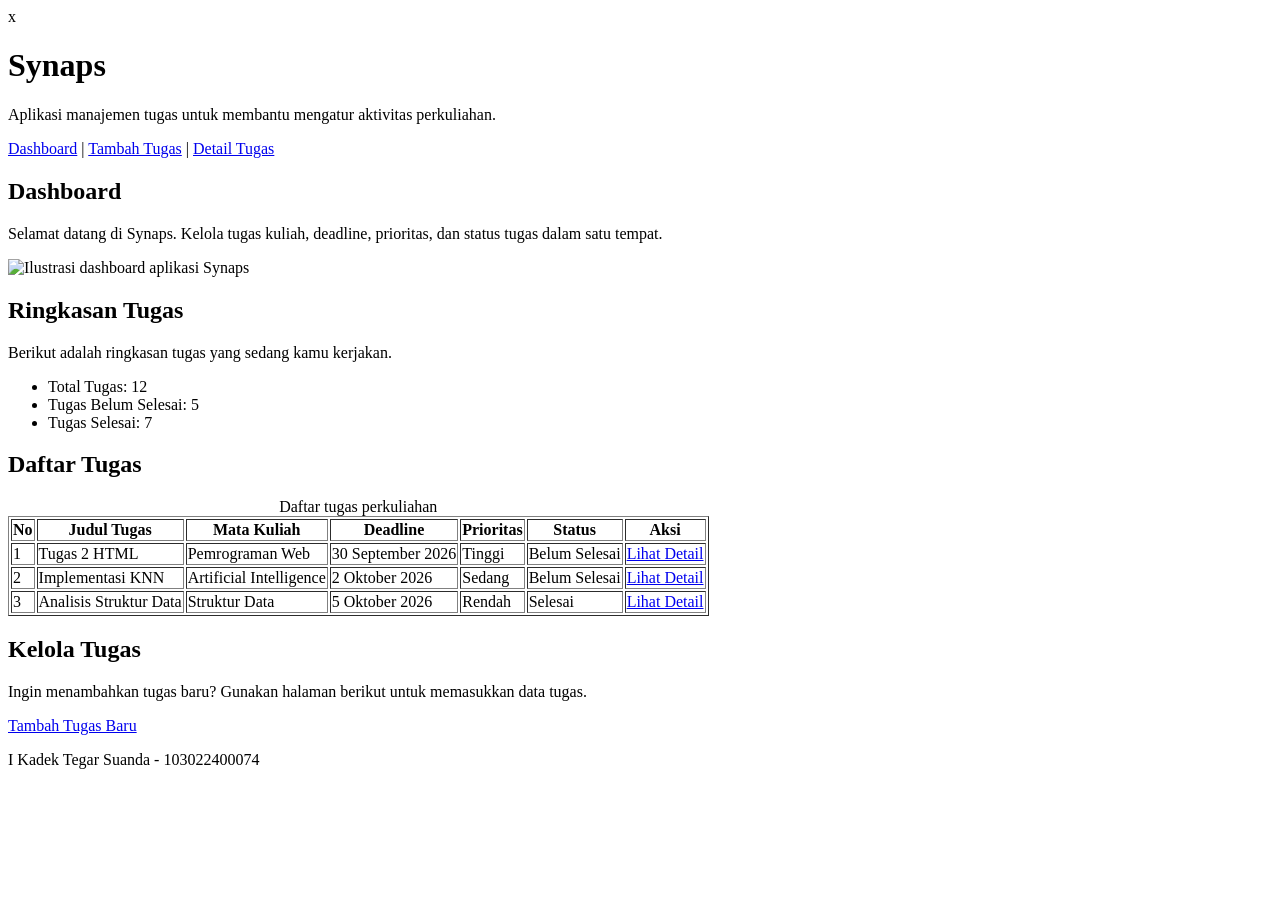
==== index.html @ 6a72b995 "first commit" ====
<!DOCTYPE html>
<html lang="id">
<head>
    <meta charset="UTF-8">
    <meta name="viewport" content="width=device-width, initial-scale=1.0">
    <title>Synaps - Dashboard</title>x
</head>

<body>

    <header>
        <h1>Synaps</h1>
        <p>Aplikasi manajemen tugas untuk membantu mengatur aktivitas perkuliahan.</p>

        <nav>
            <a href="index.html">Dashboard</a> |
            <a href="tambah-tugas.html">Tambah Tugas</a> |
            <a href="detail-tugas.html">Detail Tugas</a>
        </nav>
    </header>

    <main>

        <article>
            <h2>Dashboard</h2>

            <p>
                Selamat datang di Synaps. 
                Kelola tugas kuliah, deadline, prioritas, dan status tugas
                dalam satu tempat.
            </p>

            <img 
                src="https://via.placeholder.com/300x150" 
                alt="Ilustrasi dashboard aplikasi Synaps"
            >
        </article>

        <section>
            <h2>Ringkasan Tugas</h2>

            <p>Berikut adalah ringkasan tugas yang sedang kamu kerjakan.</p>

            <ul>
                <li>Total Tugas: 12</li>
                <li>Tugas Belum Selesai: 5</li>
                <li>Tugas Selesai: 7</li>
            </ul>
        </section>

        <section>
            <h2>Daftar Tugas</h2>

            <table border="1">
                <caption>Daftar tugas perkuliahan</caption>

                <thead>
                    <tr>
                        <th>No</th>
                        <th>Judul Tugas</th>
                        <th>Mata Kuliah</th>
                        <th>Deadline</th>
                        <th>Prioritas</th>
                        <th>Status</th>
                        <th>Aksi</th>
                    </tr>
                </thead>

                <tbody>
                    <tr>
                        <td>1</td>
                        <td>Tugas 2 HTML</td>
                        <td>Pemrograman Web</td>
                        <td>30 September 2026</td>
                        <td>Tinggi</td>
                        <td>Belum Selesai</td>
                        <td>
                            <a href="detail-tugas.html">Lihat Detail</a>
                        </td>
                    </tr>

                    <tr>
                        <td>2</td>
                        <td>Implementasi KNN</td>
                        <td>Artificial Intelligence</td>
                        <td>2 Oktober 2026</td>
                        <td>Sedang</td>
                        <td>Belum Selesai</td>
                        <td>
                            <a href="detail-tugas.html">Lihat Detail</a>
                        </td>
                    </tr>

                    <tr>
                        <td>3</td>
                        <td>Analisis Struktur Data</td>
                        <td>Struktur Data</td>
                        <td>5 Oktober 2026</td>
                        <td>Rendah</td>
                        <td>Selesai</td>
                        <td>
                            <a href="detail-tugas.html">Lihat Detail</a>
                        </td>
                    </tr>
                </tbody>
            </table>
        </section>

        <section>
            <h2>Kelola Tugas</h2>

            <p>
                Ingin menambahkan tugas baru?
                Gunakan halaman berikut untuk memasukkan data tugas.
            </p>

            <a href="tambah-tugas.html">Tambah Tugas Baru</a>
        </section>

    </main>

    <footer>
        <p> I Kadek Tegar Suanda - 103022400074</p>
    </footer>

</body>
</html>
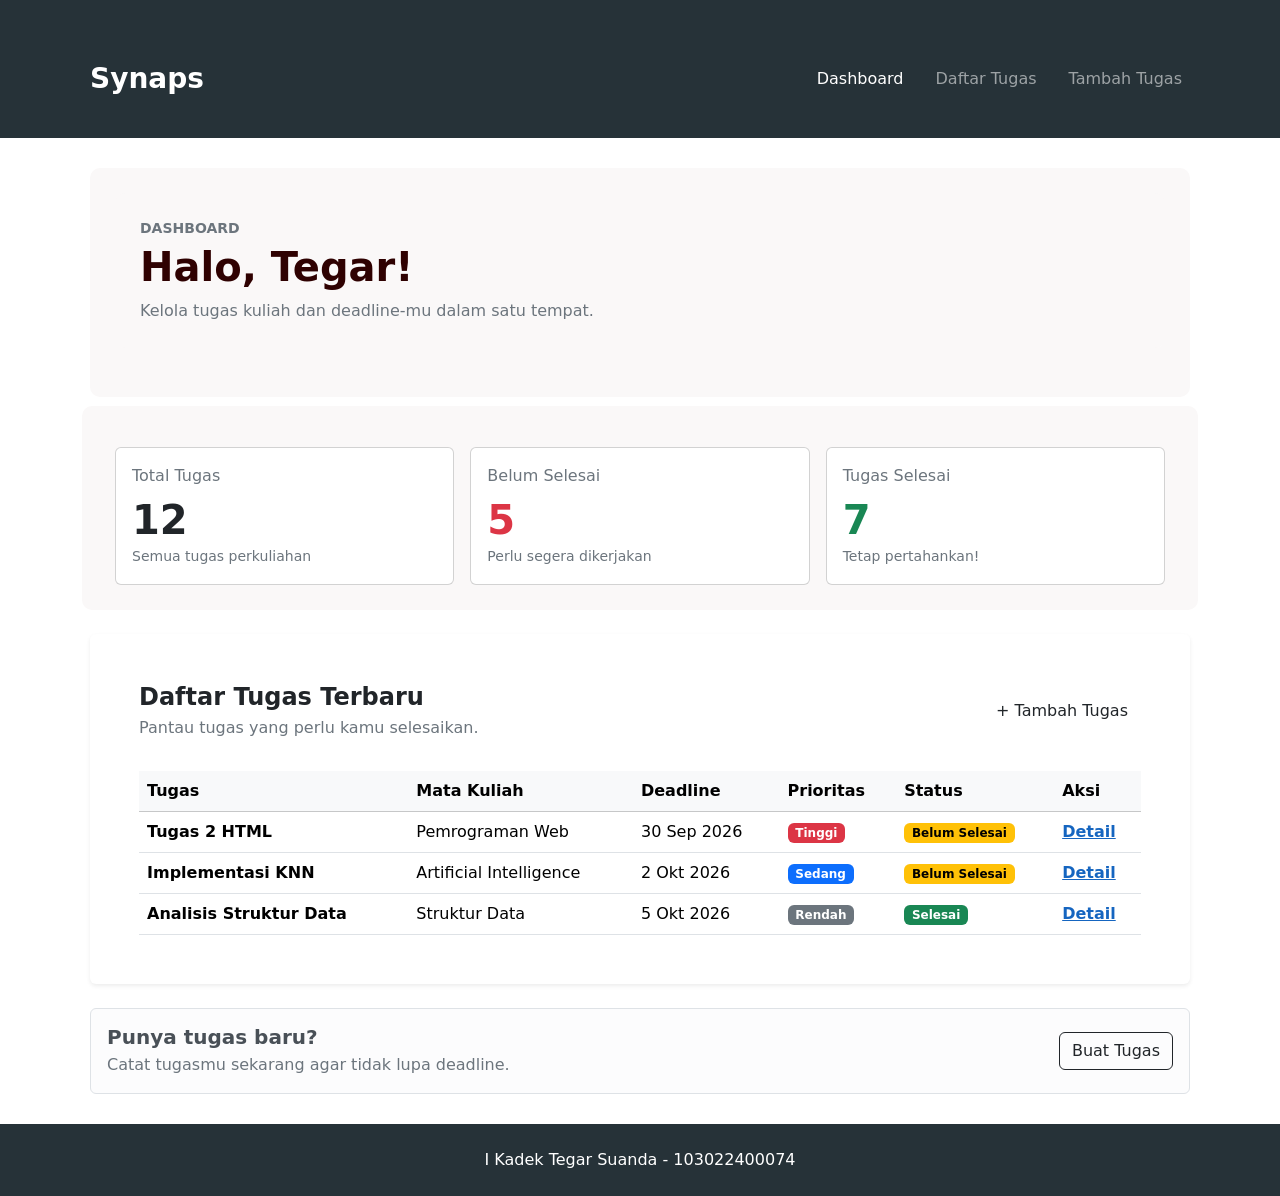
==== commit c4d01ec2: "Menambahkan Bootstrap pada halaman Synaps" ====
--- a/index.html
+++ b/index.html
@@ -1,127 +1,145 @@
 <!DOCTYPE html>
 <html lang="id">
+
 <head>
     <meta charset="UTF-8">
     <meta name="viewport" content="width=device-width, initial-scale=1.0">
-    <title>Synaps - Dashboard</title>x
+    <link rel="stylesheet" href="style.css">
+    <title>Synaps - Dashboard</title>
+    <link href="https://cdn.jsdelivr.net/npm/bootstrap@5.3.3/dist/css/bootstrap.min.css" rel="stylesheet">
+
 </head>
 
 <body>
 
     <header>
-        <h1>Synaps</h1>
-        <p>Aplikasi manajemen tugas untuk membantu mengatur aktivitas perkuliahan.</p>
-
-        <nav>
-            <a href="index.html">Dashboard</a> |
-            <a href="tambah-tugas.html">Tambah Tugas</a> |
-            <a href="detail-tugas.html">Detail Tugas</a>
+        <nav class="navbar navbar-expand-lg navbar-dark synaps-navbar sticky-top">
+            <div class="container">
+                <a class="navbar-brand fw-bold fs-3" href="index.html">Synaps</a>
+                <button class="navbar-toggler" type="button" data-bs-toggle="collapse" data-bs-target="#mainNav"
+                    aria-controls="mainNav" aria-expanded="false" aria-label="Buka navigasi">
+                    <span class="navbar-toggler-icon"></span>
+                </button>
+                <div class="collapse navbar-collapse" id="mainNav">
+                    <div class="navbar-nav ms-auto">
+                        <a class="nav-link active" aria-current="page" href="index.html">Dashboard</a>
+                        <a class="nav-link" href="detail-tugas.html">Daftar Tugas</a>
+                        <a class="nav-link" href="tambah-tugas.html">Tambah Tugas</a>
+                    </div>
+                </div>
+            </div>
         </nav>
     </header>
 
     <main>
 
         <article>
-            <h2>Dashboard</h2>
-
-            <p>
-                Selamat datang di Synaps. 
-                Kelola tugas kuliah, deadline, prioritas, dan status tugas
-                dalam satu tempat.
-            </p>
-
-            <img 
-                src="https://via.placeholder.com/300x150" 
-                alt="Ilustrasi dashboard aplikasi Synaps"
-            >
+            <section class="mb-4">
+                <p class="text-uppercase small fw-semibold text-secondary mb-1">Dashboard</p>
+                <h1 class="fw-bold mb-2">Halo, Tegar!</h1>
+                <p class="text-secondary mb-0">Kelola tugas kuliah dan deadline-mu dalam satu tempat.</p>
+            </section>
         </article>
 
-        <section>
-            <h2>Ringkasan Tugas</h2>
-
-            <p>Berikut adalah ringkasan tugas yang sedang kamu kerjakan.</p>
-
-            <ul>
-                <li>Total Tugas: 12</li>
-                <li>Tugas Belum Selesai: 5</li>
-                <li>Tugas Selesai: 7</li>
-            </ul>
+        <section class="row g-3 mb-4" aria-label="Ringkasan tugas">
+            <div class="col-12 col-sm-6 col-lg-4">
+                <div class="card summary-card h-100">
+                    <div class="card-body">
+                        <p class="text-secondary mb-2">Total Tugas</p>
+                        <p class="display-6 fw-bold mb-0">12</p>
+                        <small class="text-secondary">Semua tugas perkuliahan</small>
+                    </div>
+                </div>
+            </div>
+            <div class="col-12 col-sm-6 col-lg-4">
+                <div class="card summary-card h-100">
+                    <div class="card-body">
+                        <p class="text-secondary mb-2">Belum Selesai</p>
+                        <p class="display-6 fw-bold mb-0 text-danger">5</p>
+                        <small class="text-secondary">Perlu segera dikerjakan</small>
+                    </div>
+                </div>
+            </div>
+            <div class="col-12 col-sm-6 col-lg-4">
+                <div class="card summary-card h-100">
+                    <div class="card-body">
+                        <p class="text-secondary mb-2">Tugas Selesai</p>
+                        <p class="display-6 fw-bold mb-0 text-success">7</p>
+                        <small class="text-secondary">Tetap pertahankan!</small>
+                    </div>
+                </div>
+            </div>
         </section>
 
-        <section>
-            <h2>Daftar Tugas</h2>
-
-            <table border="1">
-                <caption>Daftar tugas perkuliahan</caption>
-
-                <thead>
-                    <tr>
-                        <th>No</th>
-                        <th>Judul Tugas</th>
-                        <th>Mata Kuliah</th>
-                        <th>Deadline</th>
-                        <th>Prioritas</th>
-                        <th>Status</th>
-                        <th>Aksi</th>
-                    </tr>
-                </thead>
-
-                <tbody>
-                    <tr>
-                        <td>1</td>
-                        <td>Tugas 2 HTML</td>
-                        <td>Pemrograman Web</td>
-                        <td>30 September 2026</td>
-                        <td>Tinggi</td>
-                        <td>Belum Selesai</td>
-                        <td>
-                            <a href="detail-tugas.html">Lihat Detail</a>
-                        </td>
-                    </tr>
-
-                    <tr>
-                        <td>2</td>
-                        <td>Implementasi KNN</td>
-                        <td>Artificial Intelligence</td>
-                        <td>2 Oktober 2026</td>
-                        <td>Sedang</td>
-                        <td>Belum Selesai</td>
-                        <td>
-                            <a href="detail-tugas.html">Lihat Detail</a>
-                        </td>
-                    </tr>
-
-                    <tr>
-                        <td>3</td>
-                        <td>Analisis Struktur Data</td>
-                        <td>Struktur Data</td>
-                        <td>5 Oktober 2026</td>
-                        <td>Rendah</td>
-                        <td>Selesai</td>
-                        <td>
-                            <a href="detail-tugas.html">Lihat Detail</a>
-                        </td>
-                    </tr>
-                </tbody>
-            </table>
+        <section class="card shadow-sm border-0 mb-4">
+            <div class="card-body p-4">
+                <div class="d-flex flex-column flex-md-row justify-content-between align-items-md-center gap-3 mb-3">
+                    <div>
+                        <h2 class="h4 fw-bold mb-1">Daftar Tugas Terbaru</h2>
+                        <p class="text-secondary mb-0">Pantau tugas yang perlu kamu selesaikan.</p>
+                    </div>
+                    <a class="btn btn-synaps" href="tambah-tugas.html">+ Tambah Tugas</a>
+                </div>
+                <div class="table-responsive">
+                    <table class="table table-hover align-middle mb-0">
+                        <thead class="table-light">
+                            <tr>
+                                <th scope="col">Tugas</th>
+                                <th scope="col">Mata Kuliah</th>
+                                <th scope="col">Deadline</th>
+                                <th scope="col">Prioritas</th>
+                                <th scope="col">Status</th>
+                                <th scope="col">Aksi</th>
+                            </tr>
+                        </thead>
+                        <tbody>
+                            <tr>
+                                <td class="fw-semibold">Tugas 2 HTML</td>
+                                <td>Pemrograman Web</td>
+                                <td>30 Sep 2026</td>
+                                <td><span class="badge text-bg-danger">Tinggi</span></td>
+                                <td><span class="badge text-bg-warning">Belum Selesai</span></td>
+                                <td><a href="detail-tugas.html">Detail</a></td>
+                            </tr>
+                            <tr>
+                                <td class="fw-semibold">Implementasi KNN</td>
+                                <td>Artificial Intelligence</td>
+                                <td>2 Okt 2026</td>
+                                <td><span class="badge text-bg-primary">Sedang</span></td>
+                                <td><span class="badge text-bg-warning">Belum Selesai</span></td>
+                                <td><a href="detail-tugas.html">Detail</a></td>
+                            </tr>
+                            <tr>
+                                <td class="fw-semibold">Analisis Struktur Data</td>
+                                <td>Struktur Data</td>
+                                <td>5 Okt 2026</td>
+                                <td><span class="badge text-bg-secondary">Rendah</span></td>
+                                <td><span class="badge text-bg-success">Selesai</span></td>
+                                <td><a href="detail-tugas.html">Detail</a></td>
+                            </tr>
+                        </tbody>
+                    </table>
+                </div>
+            </div>
         </section>
 
-        <section>
-            <h2>Kelola Tugas</h2>
-
-            <p>
-                Ingin menambahkan tugas baru?
-                Gunakan halaman berikut untuk memasukkan data tugas.
-            </p>
-
-            <a href="tambah-tugas.html">Tambah Tugas Baru</a>
+        <section
+            class="alert alert-light border d-flex flex-column flex-md-row align-items-md-center justify-content-between gap-3 mb-0">
+            <div>
+                <h2 class="h5 fw-bold mb-1">Punya tugas baru?</h2>
+                <p class="mb-0 text-secondary">Catat tugasmu sekarang agar tidak lupa deadline.</p>
+            </div>
+            <a href="tambah-tugas.html" class="btn btn-outline-dark">Buat Tugas</a>
         </section>
+    </main>
 
     </main>
 
-    <footer>
-        <p> I Kadek Tegar Suanda - 103022400074</p>
+    <footer class="py-4 text-center">
+        <p class="mb-0">I Kadek Tegar Suanda - 103022400074</p>
     </footer>
+    <script src="https://cdn.jsdelivr.net/npm/bootstrap@5.3.3/dist/js/bootstrap.bundle.min.js"></script>
 
 </body>
+
 </html>
--- a/style.css
+++ b/style.css
@@ -0,0 +1,321 @@
+/* =========================
+   RESET
+========================= */
+
+* {
+    margin: 0;
+    padding: 0;
+    box-sizing: border-box;
+}
+
+body {
+    font-family: Arial, sans-serif;
+    font-size: 16px;
+    line-height: 1.6;
+    background-color: #f4f6f8;
+    color: #222;
+}
+
+
+/* =========================
+   HEADER
+========================= */
+
+header {
+    background-color: #263238;
+    color: white;
+    padding: 25px;
+    text-align: center;
+}
+
+header h1 {
+    font-size: 32px;
+    font-weight: bold;
+    margin-bottom: 5px;
+}
+
+header p {
+    font-size: 16px;
+}
+
+
+/* =========================
+   NAVIGATION
+========================= */
+
+nav {
+    margin-top: 20px;
+}
+
+nav h2 {
+    font-size: 18px;
+    margin-bottom: 10px;
+}
+
+nav a {
+    color: white;
+    text-decoration: none;
+    font-weight: bold;
+    margin: 0 8px;
+}
+
+nav a:hover {
+    text-decoration: underline;
+}
+
+
+/* =========================
+   MAIN
+========================= */
+
+main {
+    width: 90%;
+    max-width: 1100px;
+    margin: 30px auto;
+}
+
+article,
+section {
+    background-color: rgb(250, 248, 248);
+    padding: 25px;
+    margin-bottom: 25px;
+    border-radius: 10px;
+    color: #2f0101;
+}
+
+h2 {
+    font-size: 26px;
+    margin-bottom: 10px;
+}
+
+h3 {
+    font-size: 20px;
+    margin-bottom: 10px;
+}
+
+p {
+    margin-bottom: 10px;
+}
+
+
+/* =========================
+   IMAGE
+========================= */
+
+img {
+    max-width: 100%;
+    height: auto;
+    border-radius: 8px;
+    margin: 10px 0;
+}
+
+
+/* =========================
+   LIST
+========================= */
+
+ul {
+    list-style: none;
+    padding-left: 0;
+    margin-top: 10px;
+}
+
+li {
+    margin-bottom: 5px;
+}
+
+
+/* =========================
+   TABLE
+========================= */
+
+table {
+    width: 100%;
+    border-collapse: collapse;
+    margin-top: 15px;
+    background-color: white;
+}
+
+caption {
+    font-weight: bold;
+    margin-bottom: 10px;
+}
+
+th,
+td {
+    border: 1px solid #ccc;
+    padding: 12px;
+    text-align: left;
+}
+
+th {
+    background-color: #263238;
+    color: white;
+}
+
+tr:nth-child(even) {
+    background-color: #f5f5f5;
+}
+
+
+/* =========================
+   LINK
+========================= */
+
+main a {
+    color: #1565c0;
+    font-weight: bold;
+}
+
+main a:hover {
+    text-decoration: underline;
+}
+
+
+/* =========================
+   FORM
+========================= */
+
+form section {
+    margin-bottom: 20px;
+}
+
+label {
+    font-weight: bold;
+}
+
+input,
+textarea,
+select {
+    width: 100%;
+    max-width: 600px;
+    padding: 10px;
+    margin-top: 5px;
+    border: 1px solid #bbb;
+    border-radius: 6px;
+    font-family: Arial, sans-serif;
+    font-size: 15px;
+}
+
+textarea {
+    resize: vertical;
+}
+
+input[type="radio"] {
+    width: auto;
+    margin-right: 5px;
+}
+
+
+/* =========================
+   BUTTON
+========================= */
+
+.form-actions {
+    display: flex;
+    gap: 10px;
+}
+
+button {
+    padding: 10px 18px;
+    border: none;
+    border-radius: 6px;
+    cursor: pointer;
+    font-size: 15px;
+    font-weight: bold;
+}
+
+button:hover {
+    opacity: 0.8;
+}
+
+
+/* =========================
+   STATUS
+========================= */
+
+.priority-high {
+    font-weight: bold;
+}
+
+.status-pending {
+    font-weight: bold;
+}
+
+
+/* =========================
+   FOOTER
+========================= */
+
+footer {
+    background-color: #263238;
+    color: white;
+    text-align: center;
+    padding: 20px;
+    margin-top: 30px;
+}
+
+footer p {
+    margin: 0;
+}
+
+
+/* =========================
+   RESPONSIVE
+========================= */
+
+@media (max-width: 768px) {
+
+    header {
+        padding: 20px 15px;
+    }
+
+    header h1 {
+        font-size: 26px;
+    }
+
+    nav {
+        display: flex;
+        flex-direction: column;
+        gap: 10px;
+    }
+
+    nav a {
+        display: block;
+        margin: 0;
+        padding: 8px;
+    }
+
+    main {
+        width: 95%;
+        margin: 20px auto;
+    }
+
+        article,
+        section {
+            padding: 18px;
+        }
+
+        h2, p {
+            font-size: 22px;
+           
+        }
+
+        h3 {
+            font-size: 18px;
+        }
+
+    table {
+        display: block;
+        overflow-x: auto;
+        white-space: nowrap;
+    }
+
+    .form-actions {
+        flex-direction: column;
+    }
+
+    button {
+        width: 100%;
+    }
+}
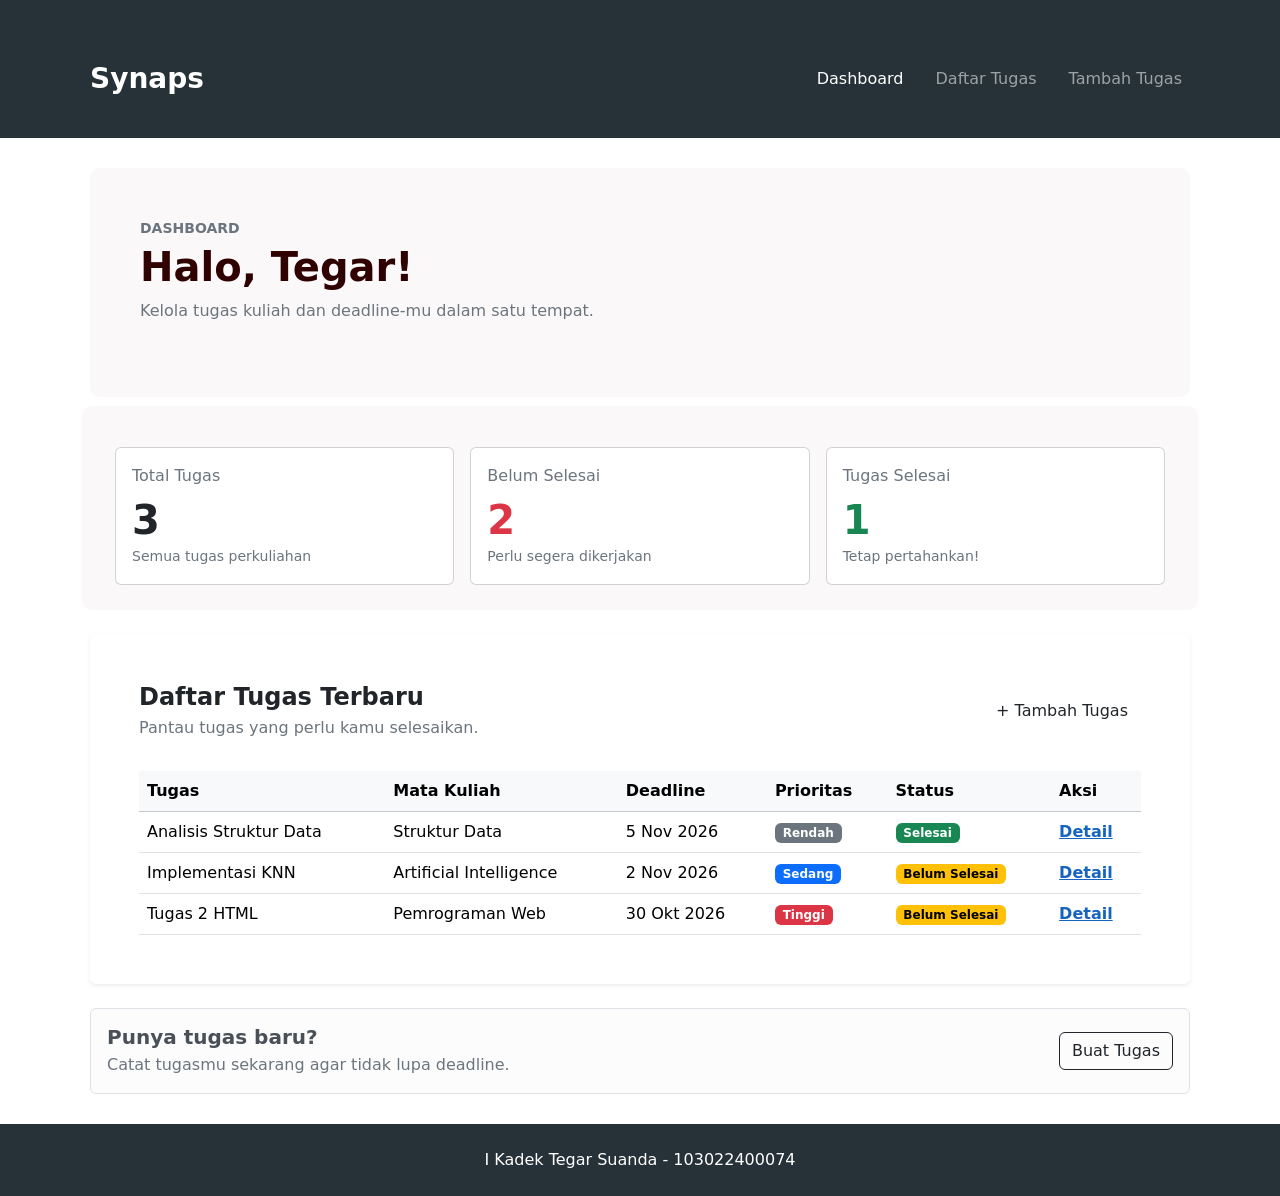
==== commit 70075f6b: "Menambahkan interaktivitas JavaScript dan jQuery pada Synaps" ====
--- a/index.html
+++ b/index.html
@@ -6,7 +6,7 @@
     <meta name="viewport" content="width=device-width, initial-scale=1.0">
     <link rel="stylesheet" href="style.css">
     <title>Synaps - Dashboard</title>
-    <link href="https://cdn.jsdelivr.net/npm/bootstrap@5.3.3/dist/css/bootstrap.min.css" rel="stylesheet">
+    
 
 </head>
 
@@ -46,7 +46,7 @@
                 <div class="card summary-card h-100">
                     <div class="card-body">
                         <p class="text-secondary mb-2">Total Tugas</p>
-                        <p class="display-6 fw-bold mb-0">12</p>
+                        <p class="display-6 fw-bold mb-0" id="totalTasks">0</p>
                         <small class="text-secondary">Semua tugas perkuliahan</small>
                     </div>
                 </div>
@@ -55,7 +55,7 @@
                 <div class="card summary-card h-100">
                     <div class="card-body">
                         <p class="text-secondary mb-2">Belum Selesai</p>
-                        <p class="display-6 fw-bold mb-0 text-danger">5</p>
+                        <p class="display-6 fw-bold mb-0 text-danger" id="pendingTasks">0</p>
                         <small class="text-secondary">Perlu segera dikerjakan</small>
                     </div>
                 </div>
@@ -64,7 +64,7 @@
                 <div class="card summary-card h-100">
                     <div class="card-body">
                         <p class="text-secondary mb-2">Tugas Selesai</p>
-                        <p class="display-6 fw-bold mb-0 text-success">7</p>
+                        <p class="display-6 fw-bold mb-0 text-success" id="completedTasks">0</p>    
                         <small class="text-secondary">Tetap pertahankan!</small>
                     </div>
                 </div>
@@ -92,31 +92,7 @@
                                 <th scope="col">Aksi</th>
                             </tr>
                         </thead>
-                        <tbody>
-                            <tr>
-                                <td class="fw-semibold">Tugas 2 HTML</td>
-                                <td>Pemrograman Web</td>
-                                <td>30 Sep 2026</td>
-                                <td><span class="badge text-bg-danger">Tinggi</span></td>
-                                <td><span class="badge text-bg-warning">Belum Selesai</span></td>
-                                <td><a href="detail-tugas.html">Detail</a></td>
-                            </tr>
-                            <tr>
-                                <td class="fw-semibold">Implementasi KNN</td>
-                                <td>Artificial Intelligence</td>
-                                <td>2 Okt 2026</td>
-                                <td><span class="badge text-bg-primary">Sedang</span></td>
-                                <td><span class="badge text-bg-warning">Belum Selesai</span></td>
-                                <td><a href="detail-tugas.html">Detail</a></td>
-                            </tr>
-                            <tr>
-                                <td class="fw-semibold">Analisis Struktur Data</td>
-                                <td>Struktur Data</td>
-                                <td>5 Okt 2026</td>
-                                <td><span class="badge text-bg-secondary">Rendah</span></td>
-                                <td><span class="badge text-bg-success">Selesai</span></td>
-                                <td><a href="detail-tugas.html">Detail</a></td>
-                            </tr>
+                        <tbody id="dashboardTaskList">
                         </tbody>
                     </table>
                 </div>
@@ -140,6 +116,10 @@
     </footer>
     <script src="https://cdn.jsdelivr.net/npm/bootstrap@5.3.3/dist/js/bootstrap.bundle.min.js"></script>
 
+    <link href="https://cdn.jsdelivr.net/npm/bootstrap@5.3.3/dist/css/bootstrap.min.css" rel="stylesheet">
+    <script src="https://code.jquery.com/jquery-3.7.1.min.js"></script>
+    <script src="script.js"></script>
+
 </body>
 
 </html>
